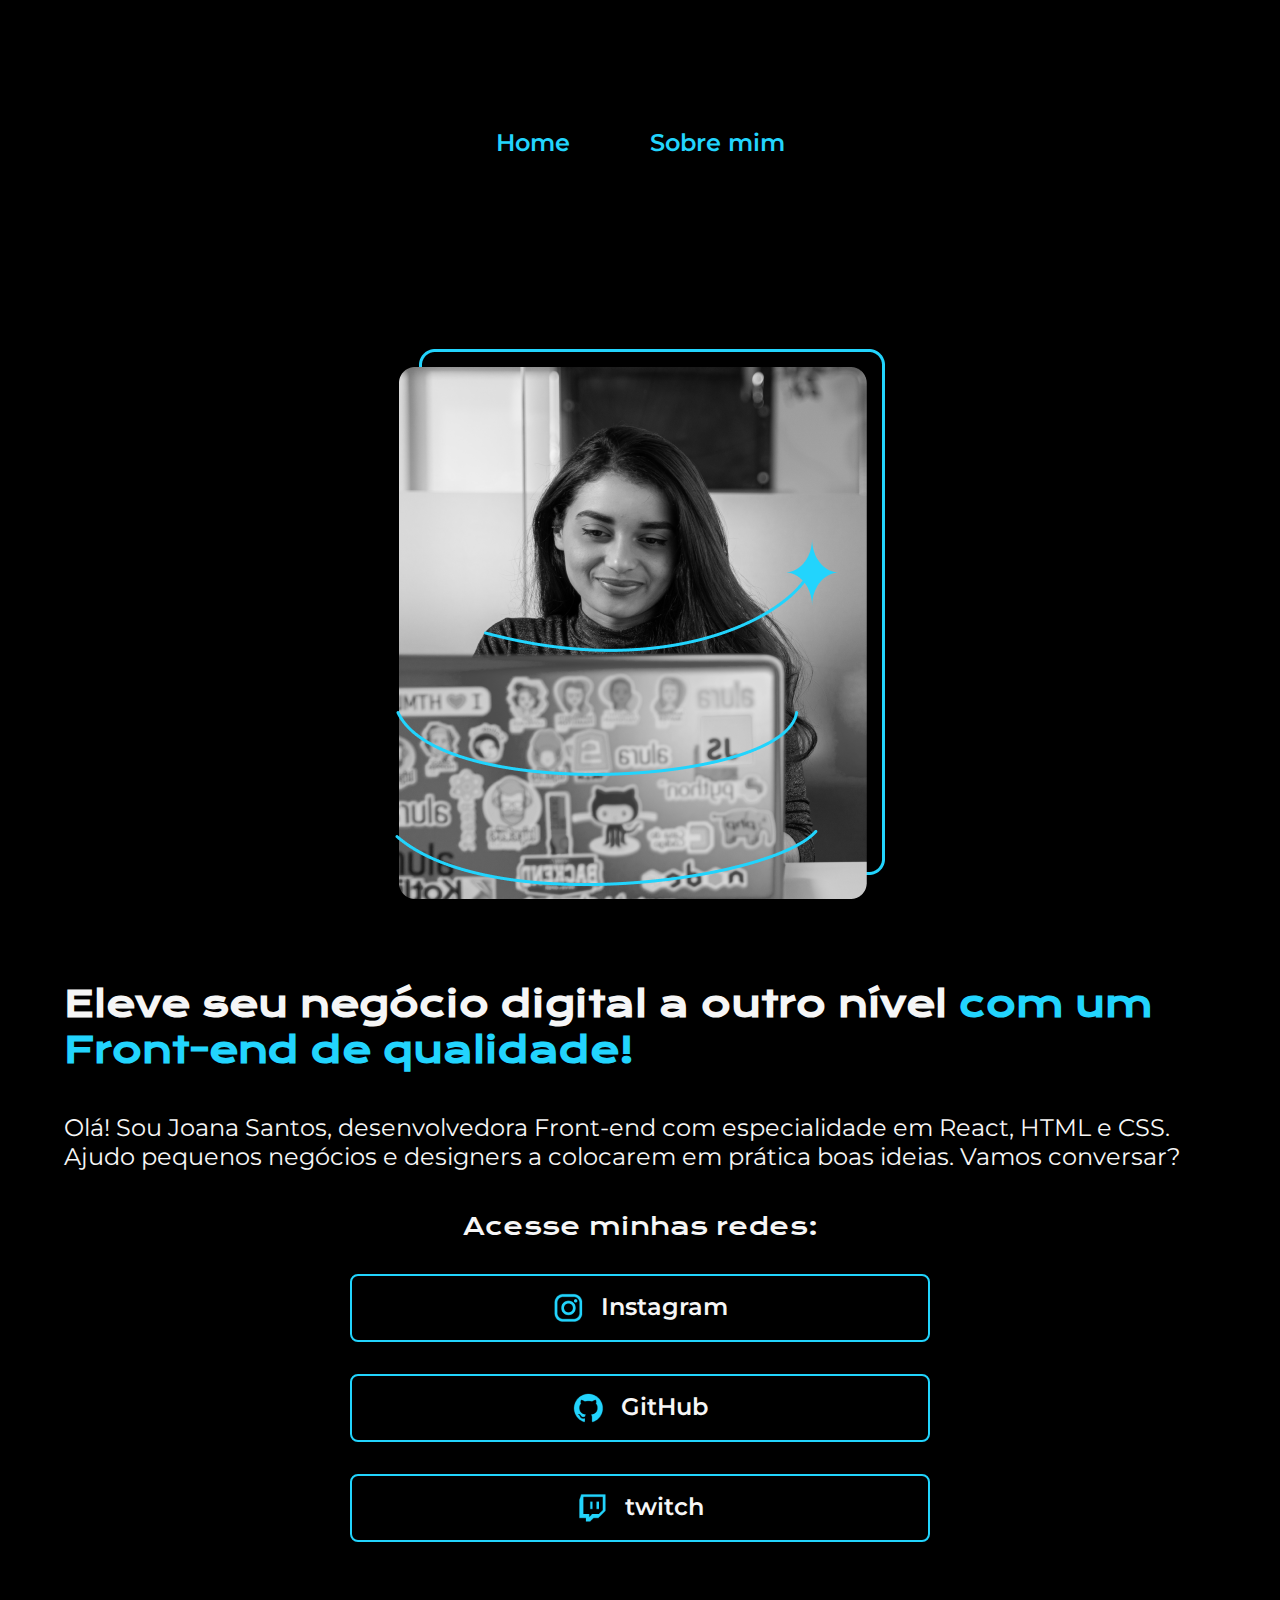
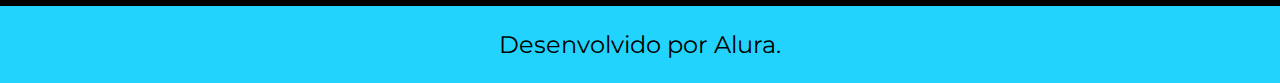
==== index.html @ 01154f93 "Add files via upload" ====
<!DOCTYPE html>
<html lang="pt-br">

<head>
    <meta charset="UTF-8">
    <meta http-equiv="X-UA-Compatible" content="IE=edge">
    <meta name="viewport" content="width=device-width, initial-scale=1.0">
    <title>Portfolio</title>
    <link rel="stylesheet" href="./styles/style.css">
</head>

<body>
    <header class="cabecalho">
        <nav class="cabecalho_menu">
            <a class="cabecalho_menu_link" href="index.html">Home</a>
            <a class="cabecalho_menu_link" href="about.html">Sobre mim</a>
        </nav>
    </header>
    <main class="apresentacao">
        <section class="apresentacao__conteudo">
            <h1 class="apresentacao__conteudo__titulo">Eleve seu negócio digital a outro nível <strong
                    class="titulo-destaque">com um Front-end de
                    qualidade!</strong></h1>
            <p class="apresentacao__conteudo__texto">Olá! Sou Joana Santos, desenvolvedora Front-end com especialidade
                em React, HTML e CSS. Ajudo pequenos
                negócios e designers a colocarem em prática boas ideias. Vamos conversar?</p>
            <div class="apresentacao__links">
                <h2 class="apresentacao__conteudo__sub_titulo">Acesse minhas redes:</h2>
                <a class="apresentacao__links__navegacao" href="https://Instagram.com/rafaballerini">
                    <img src="./assets/instagram.png">
                    Instagram</a>
                <a class="apresentacao__links__navegacao" href="https://github.com/">
                    <img src="./assets/github.png">
                    GitHub</a>
                <a class="apresentacao__links__navegacao" href="https://github.com/">
                    <img src="./assets/twitch.png">
                    twitch</a>
            </div>
        </section>
        <img src="./assets/Imagem.png" alt="Foto Joana Santos">
    </main>
    <footer class="Rodape">
        <p>Desenvolvido por Alura.</p>
    </footer>
</body>

</html>
---- styles/style.css ----
@import url('https://fonts.googleapis.com/css2?family=Krona+One&family=Montserrat:wght@400;600&display=swap');

:root {
    --cor-principal: #000000;
    --cor-secundaio: #f6f6f6;
    --cor-terciaria: #22D4FD;
    --cor-hover: #272727;

    --fonte-prmaria: 'Montserrat', sans-serif;
    --font-secundario: 'Krona One', sans-serif;


}

* {
    padding: 0;
    margin: 0;
}

body {
    box-sizing: border-box;
    background-color: var(--cor-principal);
    color: var(--cor-secundaio);
}

.cabecalho {
    padding: 5% 0% 0% 15%;
}

.cabecalho_menu {
    display: flex;
    gap: 80px;
}

.cabecalho_menu_link:hover {
    background-color: var(--cor-hover);
}

.cabecalho_menu_link {
    font-size: 1.5rem;
    font-family: var(--fonte-prmaria);
    font-weight: 600;
    color: var(--cor-terciaria);
    text-decoration: none;
}

.apresentacao {
    padding: 5% 15%;
    display: flex;
    align-items: center;
    justify-content: space-between;
    gap: 82px;
}

.apresentacao__conteudo {
    width: 50%;
    display: flex;
    flex-direction: column;
    gap: 40px;

}

.apresentacao__conteudo__titulo {
    font-size: 2.25rem;
    font-family: var(--font-secundario);
}

.titulo-destaque {
    color: var(--cor-terciaria);
}

.apresentacao__conteudo__sub_titulo {
    font-size: 1.5rem;
    font-family: var(--font-secundario);
    font-weight: 400;
}

.apresentacao__conteudo__texto {
    font-size: 24px;
    font-family: var(--fonte-prmaria);
    font-weight: 400;
}

.apresentacao__links {
    display: flex;
    flex-direction: column;
    justify-content: space-between;
    align-items: center;
    gap: 32px;
}

.apresentacao__links__navegacao {
    display: flex;
    justify-content: center;
    gap: 16px;
    text-align: center;
    width: 50%;
    padding: 16px 0;
    border-radius: 8px;
    font-size: 1.5rem;
    font-weight: 600;
    color: var(--cor-secundaio);
    text-decoration: none;
    font-family: var(--fonte-prmaria);
    border: 2px solid var(--cor-terciaria);
}

.apresentacao__links__link:Hover {
    background-color: var(--cor-hover);
}

.apreentacao_imagem {
    width: 50%;
}

.Rodape {
    background-color: var(--cor-terciaria);
    color: var(--cor-principal);
    text-align: center;
    padding: 24px;
    font-family: var(--fonte-prmaria);
    font-size: 1.5rem;
    font-weight: 400;
}

@media (max-width:1350px) {

    .cabecalho {
        padding: 10%;
    }

    .cabecalho_menu {
        justify-content: center;
    }

    .apresentacao {
        flex-direction: column-reverse;
        padding: 5%;
    }

    .apresentacao__conteudo {
        width: auto;
    }


}
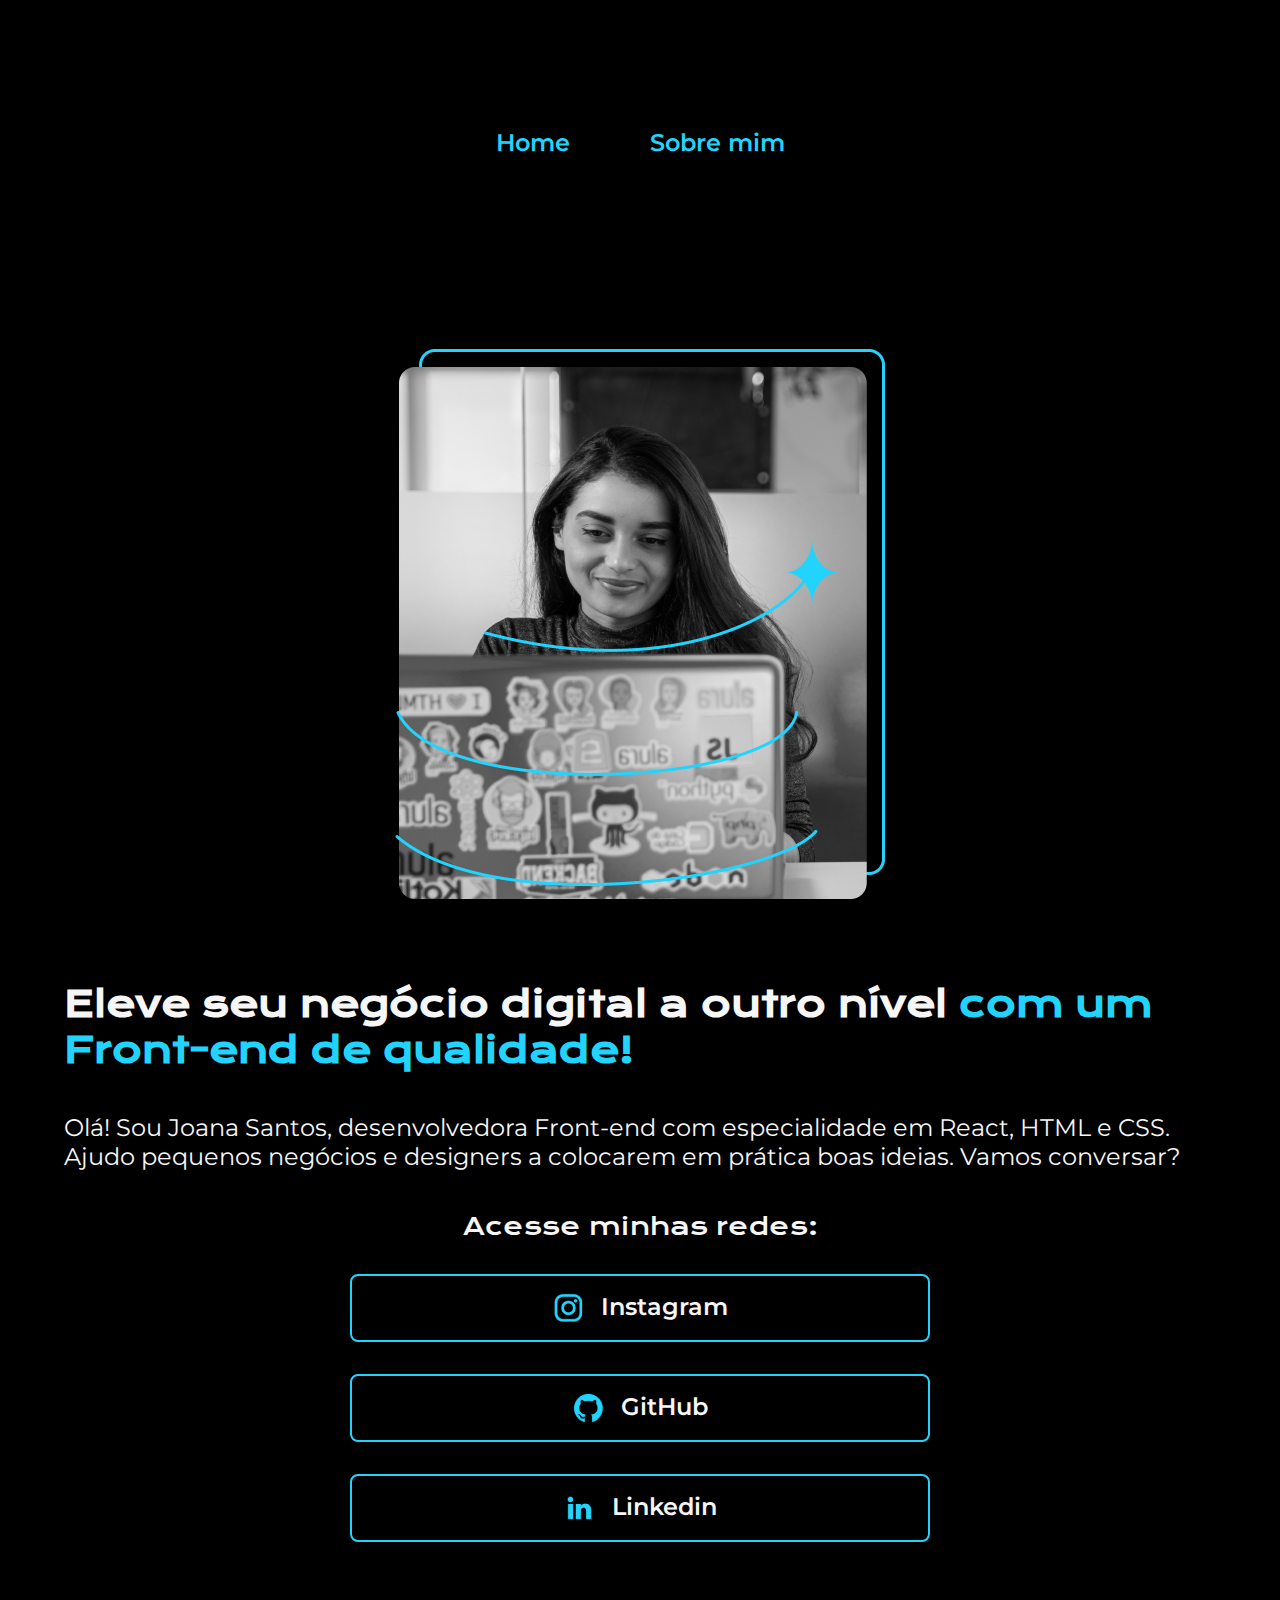
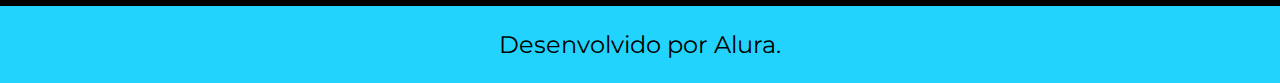
==== commit fd3e6884: "alteração de link para linkedin" ====
--- a/index.html
+++ b/index.html
@@ -29,12 +29,12 @@
                 <a class="apresentacao__links__navegacao" href="https://Instagram.com/rafaballerini">
                     <img src="./assets/instagram.png">
                     Instagram</a>
-                <a class="apresentacao__links__navegacao" href="https://github.com/">
+                <a class="apresentacao__links__navegacao" href="https://github.com/FabioNascimento-io">
                     <img src="./assets/github.png">
                     GitHub</a>
-                <a class="apresentacao__links__navegacao" href="https://github.com/">
-                    <img src="./assets/twitch.png">
-                    twitch</a>
+                <a class="apresentacao__links__navegacao" href="https://www.linkedin.com/in/f%C3%A1bionascimentosilva/">
+                    <img src="./assets/linkedin.png">
+                    Linkedin</a>
             </div>
         </section>
         <img src="./assets/Imagem.png" alt="Foto Joana Santos">
